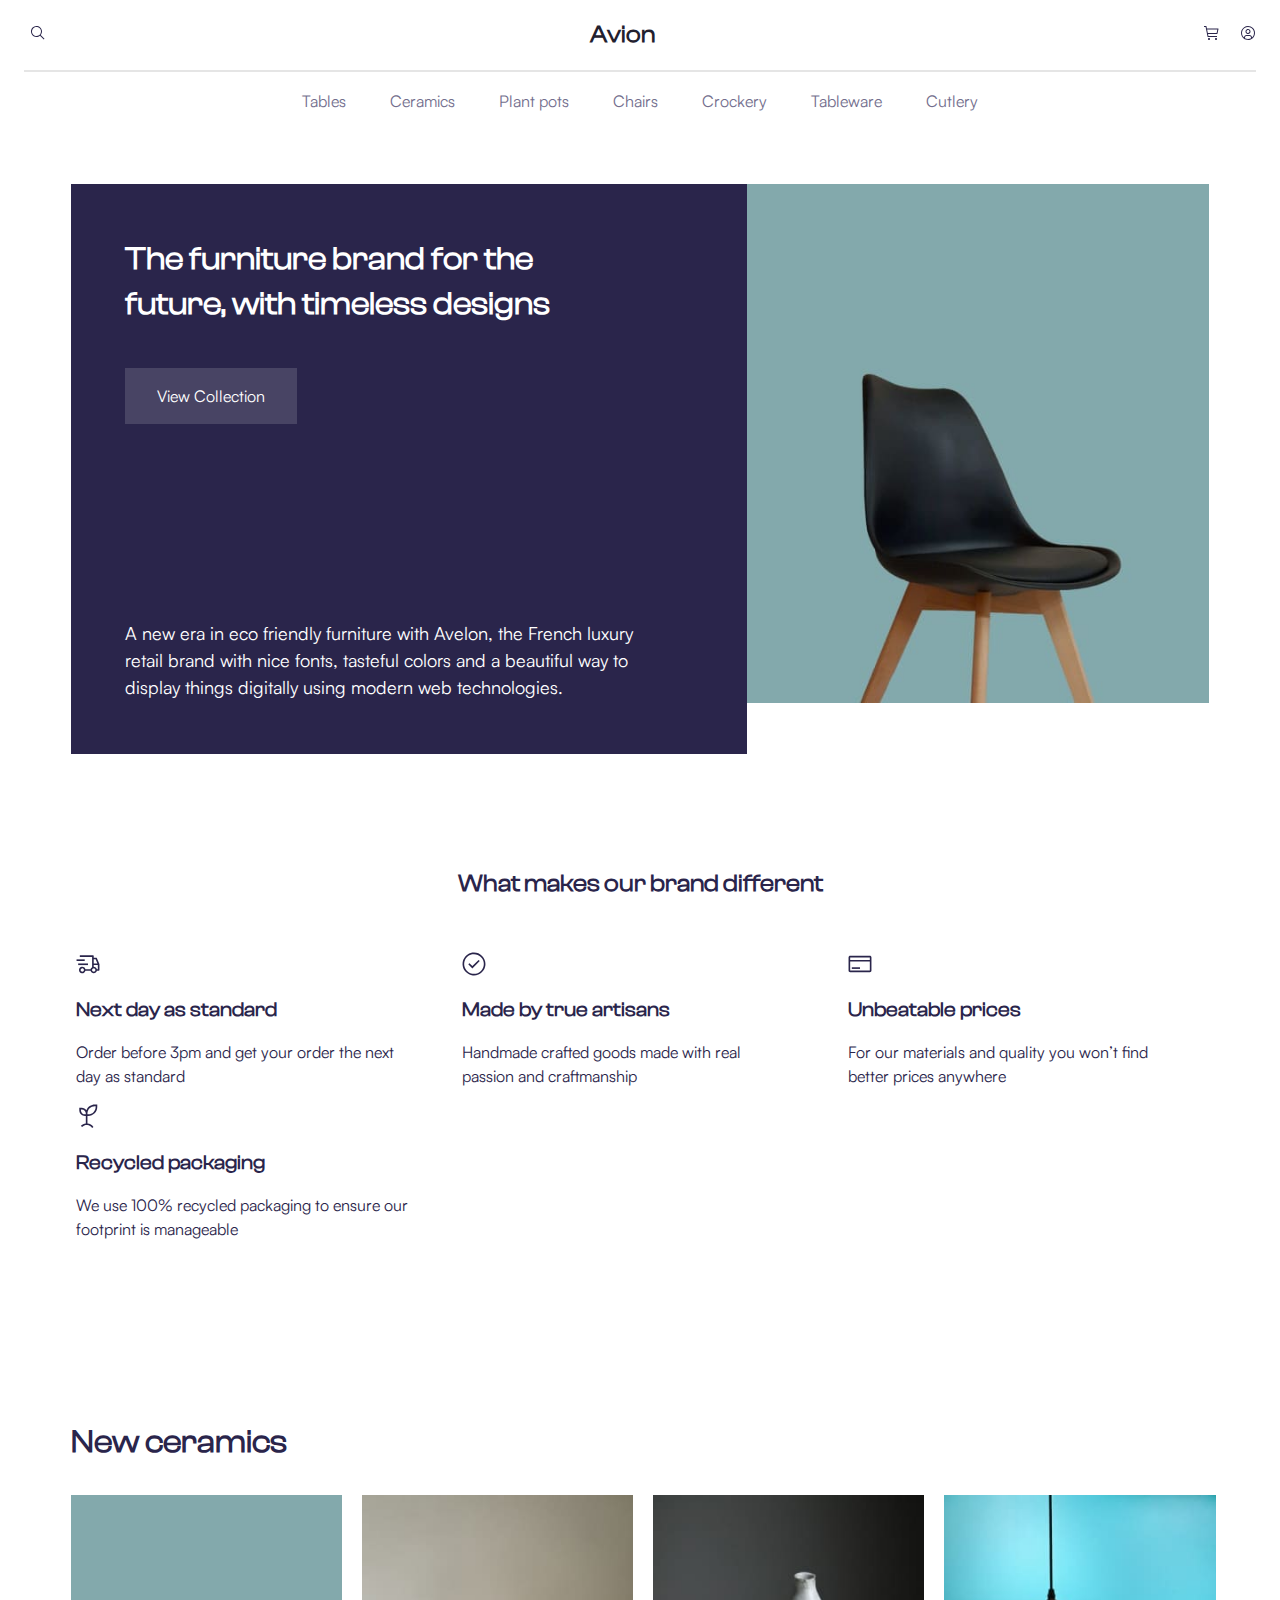
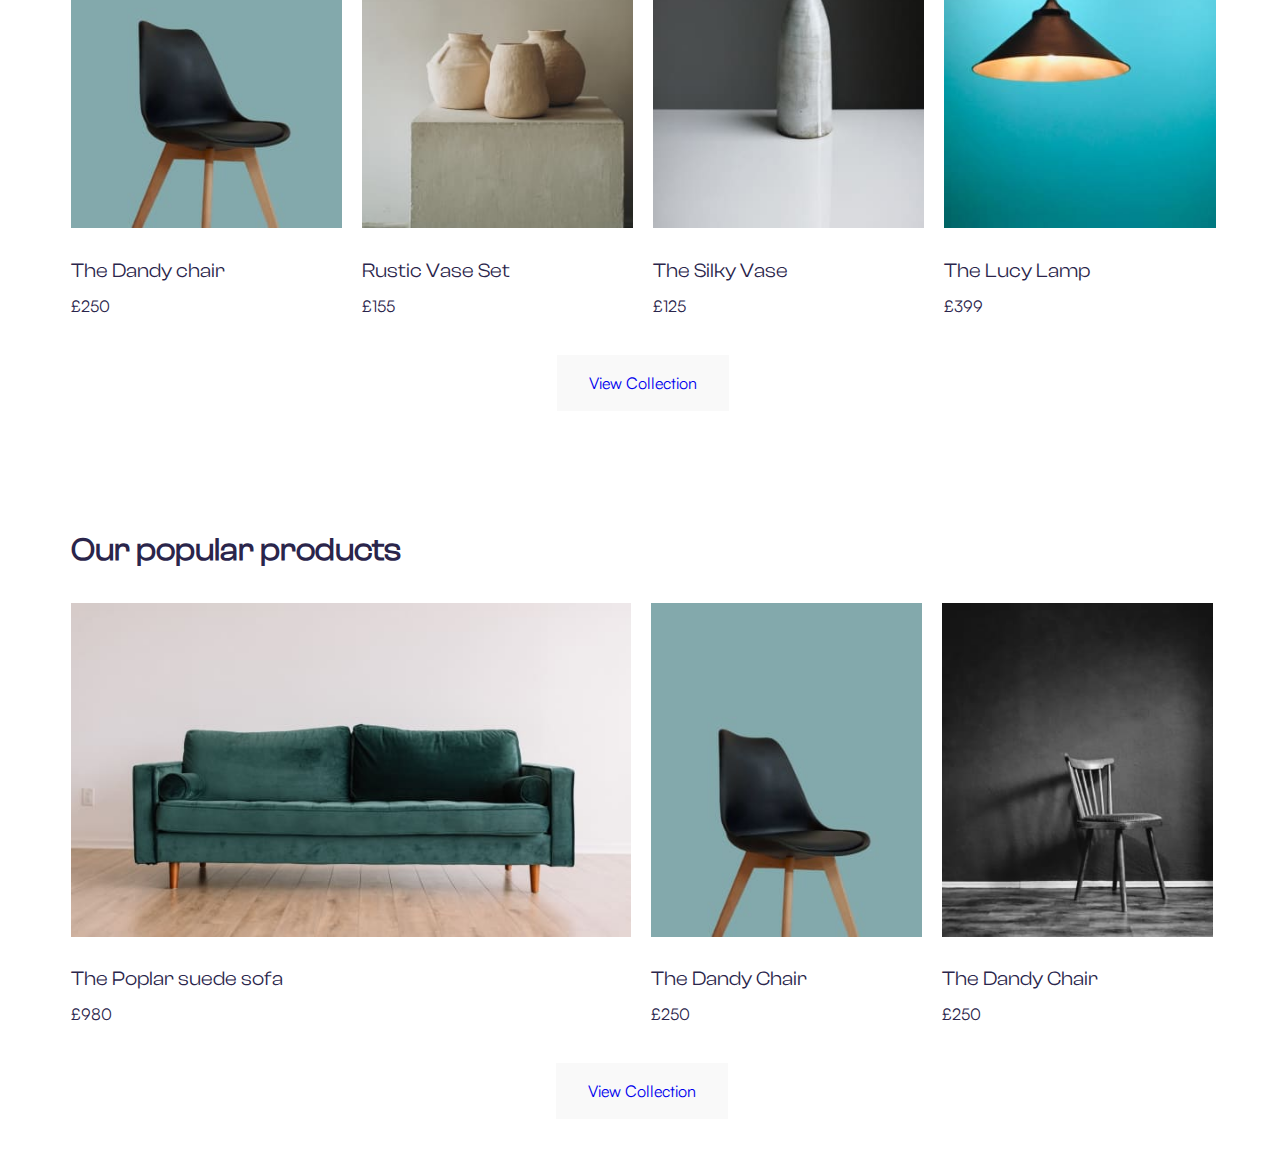
==== hw6.3/index.html @ b591fecd "add hw6.3" ====
<!DOCTYPE html>
<html lang="en">
<head>
    <meta charset="UTF-8">
    <meta name="viewport" content="width=device-width, initial-scale=1.0">
    <title>Avion</title>
    <link rel="stylesheet" href="assets/styles/normalize.css">
    <link rel="stylesheet" href="assets/styles/style.css">
</head>
<body>
    <header>
        <div class="top-header">
            <form>
                <button class="header-search-button" type="submit"><img src="assets/images/search-button.svg" alt="Search for information on the website."></button>
                <!-- <input type="search"/> -->
            </form>
            <h1>Avion</h1>
            <div class="top-header-links">
                <a href="#" class="cart-link"><img src="assets/images/shopping-cart.svg" alt="View the shopping cart."></a>
                <a href="#" class="account-link"><img src="assets/images/user-avatar.svg" alt="Go to the account page."></a>
            </div>
        </div>
        <hr class="divider">
        <nav class="header-menu">
            <a href="#" class="header-menu-link">Tables</a>
            <a href="#" class="header-menu-link">Ceramics</a>
            <a href="#" class="header-menu-link">Plant pots</a>
            <a href="#" class="header-menu-link">Chairs</a>
            <a href="#" class="header-menu-link">Crockery</a>
            <a href="#" class="header-menu-link">Tableware</a>
            <a href="#" class="header-menu-link">Cutlery</a>
        </nav>
    </header>
    <main>
        <div class="introduction">
            <div class="intro-text">
                <h2>The furniture brand for the future, with timeless designs</h2>
                <a href="#">View Collection</a>
                <p>A new era in eco friendly furniture with Avelon, the French luxury retail brand with nice fonts, tasteful colors and a beautiful way to display things digitally using modern web technologies.</p>
            </div>
            <img src="assets/images/introduction.jpg" alt="Black chair. Model from the new collection.">
        </div>
        <div class="features">
            <h3>What makes our brand different</h3>
            <div class="features-container">
                <div class="feature">
                    <img src="assets/images/delivery.svg">
                    <h4>Next day as standard</h4>
                    <p>Order before 3pm and get your order the next day as standard</p>
                </div>
                <div class="feature">
                    <img src="assets/images/checkmark.svg">
                    <h4>Made by true artisans</h4>
                    <p>Handmade crafted goods made with real passion and craftmanship</p>
                </div>
                <div class="feature">
                    <img src="assets/images/purchase.svg">
                    <h4>Unbeatable prices</h4>
                    <p>For our materials and quality you won’t find better prices anywhere</p>
                </div>
                <div class="feature">
                    <img src="assets/images/sprout.svg">
                    <h4>Recycled packaging</h4>
                    <p>We use 100% recycled packaging to ensure our footprint is manageable</p>
                </div>
            </div>
        </div>
        <div class="listing new">
            <h2>New ceramics</h2>
            <div class="product-card">
                <img src="assets/images/chair-1.jpg" alt="">
                <p class="product-name">The Dandy chair</p>
                <p class="price">£250</p>
            </div>
            <div class="product-card">
                <img src="assets/images/rustic-vase.jpg" alt="">
                <p class="product-name">Rustic Vase Set</p>
                <p class="price">£155</p>
            </div>
            <div class="product-card">
                <img src="assets/images/silky-vase.jpg" alt="">
                <p class="product-name">The Silky Vase</p>
                <p class="price">£125</p>
            </div>
            <div class="product-card">
                <img src="assets/images/lamp.jpg" alt="">
                <p class="product-name">The Lucy Lamp</p>
                <p class="price">£399</p>
            </div>
            <a href="#">View Collection</a>
        </div>
        <div class="listing popular">
            <h2>Our popular products</h2>
            <div class="product-card large">
                <img src="assets/images/sofa.jpg" alt="">
                <p class="product-name">The Poplar suede sofa</p>
                <p class="price">£980</p>
            </div>
            <div class="product-card">
                <img src="assets/images/chair-1.jpg" alt="">
                <p class="product-name">The Dandy Chair</p>
                <p class="price">£250</p>
            </div>
            <div class="product-card">
                <img src="assets/images/chair-2.jpg" alt="">
                <p class="product-name">The Dandy Chair</p>
                <p class="price">£250</p>
            </div>
            <a href="#">View Collection</a>
        </div>
        <div class="sign-up"></div>
        <div class="description"></div>
    </main>
    <footer></footer>
</body>
</html>
---- hw6.3/assets/styles/style.css ----
@font-face {
    font-family: "Satoshi";
    src: url(../fonts/Satoshi-Regular.otf);
}

@font-face {
    font-family: "ClashDisplay";
    src: url(../fonts/ClashDisplay-Regular.otf);
}

/* Start of the header */

.top-header {
    display: grid;
    height: 70px;
    margin: 0 1.875%;
    grid-template-columns: max-content max-content max-content;
    justify-content: space-between;
    align-items: center;
}

.top-header form {
    grid-column: 1 / 2;
}

.header-search-button {
    background-color: transparent;
    border: none;
    cursor: pointer;
    width: 16px;
}

/* .top-header input {
    border: none;
    outline: none;
} */

.top-header h1 {
    grid-column: 2 / 3;
    margin: 20px;
    font-family: "ClashDisplay";
    font-size: 24px;
    color: rgba(34, 32, 46, 1);
}

.top-header-links {
    grid-column: 3 / 4
}

.cart-link {
    padding-right: 16px;
}

.divider {
    border: 1px solid rgba(0, 0, 0, 0.1);
    margin: 0 1.875%;
}

.header-menu {
    display: grid;
    margin: 20px 0;
    grid-template-columns: repeat(auto-fit, minmax(44px, max-content));
    column-gap: 44px;
    align-items: center;
    justify-content: center;
}

.header-menu-link {
    text-decoration: none;
    font-family: "Satoshi";
    font-size: 16px;
    color: rgba(114, 110, 141, 1);
}

/* Start of "The furniture brand for the future" block */

.introduction {
    display: grid;
    padding: 4.17% 5.56%;
    grid-template-columns: 1fr 40.625%;
}

.intro-text {
    grid-column: 1 / 2;
    background-color: rgba(42, 37, 75, 1);
}

.intro-text h2 {
    font-family: "ClashDisplay";
    font-size: 32px;
    line-height: 44.8px;
    color: rgba(255, 255, 255, 1);
    padding: 7.9% 24.6% 0 7.9%;
    margin: 0;
}

.intro-text a {
    display: inline-block;
    font-family: "Satoshi";
    font-size: 16px;
    line-height: 24px;
    text-decoration: none;
    color: rgba(255, 255, 255, 1);
    background-color: rgba(249, 249, 249, 0.15);
    padding: 16px 32px;
    margin: 41px 0 0 7.9%;
}

.intro-text a:hover {
    background-color: rgba(249, 249, 249, 0.3);
}

.intro-text p {
    font-family: "Satoshi";
    font-size: 18px;
    line-height: 27px;
    color: rgba(255, 255, 255, 1);
    margin: 196px 12.9% 7.9% 7.9%;
}

.introduction img {
    grid-column: 2 / 3;
    width: 100%;
}

/* Start of the "What makes our brand different" block */

.features {
    padding-bottom: 86px;
}

.features, 
.listing {
    color: rgba(42, 37, 75, 1);
}

.features h3 {
    font-family: "ClashDisplay";
    font-size: 24px;
    line-height: 33.6px;
    text-align: center;
    padding-top: 60px;
    margin: 0 0 51px 0;
}

.features-container {
    display: grid;
    grid-template-columns: repeat(auto-fit, minmax(265px, max-content));
    column-gap: 4vw;
    padding-left: 5.97vw;
    padding-right: 7.64vw;
}

.feature img {
    height: 24px;
    width: 24px;
}

.feature h4{
    font-family: "ClashDisplay";
    font-size: 20px;
    line-height: 28px;
    margin: 16px 0 8px 0;
}

.feature p {
    font-family: "Satoshi";
    font-size: 16px;
    line-height: 24px;
}

/* Start of the "New ceramics" and "Our popular products" blocks */

.new {
    display: grid;
    grid-template-columns: repeat(4, 1fr);
    column-gap: 20px;
    padding: 80px 5.56vw 56px 5.56vw;
}

.new h2,
.new a {
    grid-column: 1 / 5;
}

.popular {
    display: grid;
    grid-template-columns: repeat(3, 1fr);
    column-gap: 20px;
    padding: 64px 5.56vw 48px 5.56vw;
}

.popular h2,
.popular a {
    grid-column: 1 / 4;
}

.listing h2 {
    justify-self: start;
    font-family: "ClashDisplay";
    font-size: 32px;
    line-height: 39.36px;
    margin: 0 0 33px 0;
}

.product-card {
    width: 21.18vw;
}

.large {
    width: 43.75vw;
}

.product-card img {
    width: 100%;
}

.product-name {
    font-family: "ClashDisplay";
    font-size: 20px;
    line-height: 28px;
    margin: 24px 0 8px 0;
}

.price {
    font-family: "Satoshi";
    font-size: 18;
    line-height: 27px;
    margin: 0;
}

.listing a {
    display: inline-block;
    justify-self: center;
    font-family: "Satoshi";
    font-size: 16px;
    line-height: 24px;
    text-decoration: none;
    /* background-color: aquamarine; */
    background-color: rgba(249, 249, 249, 1);
    padding: 16px 32px;
    margin-top: 35px;
}
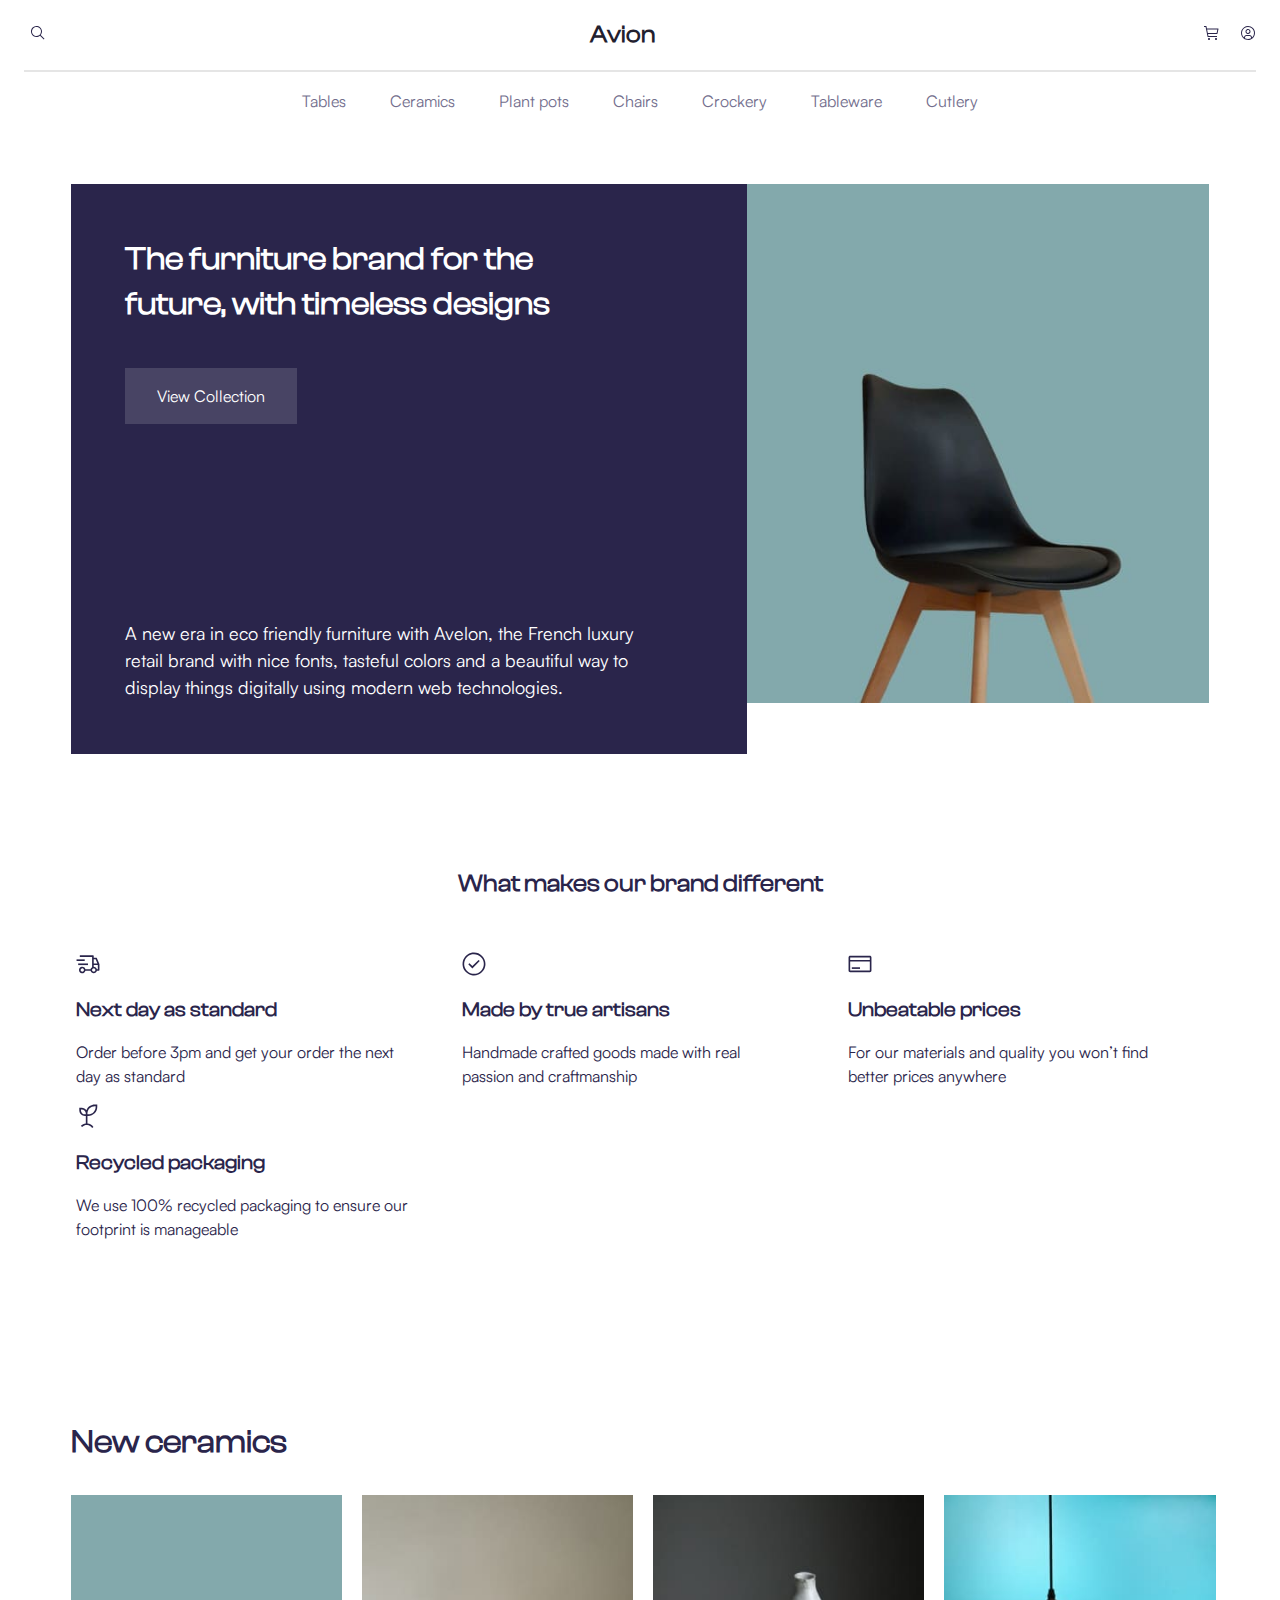
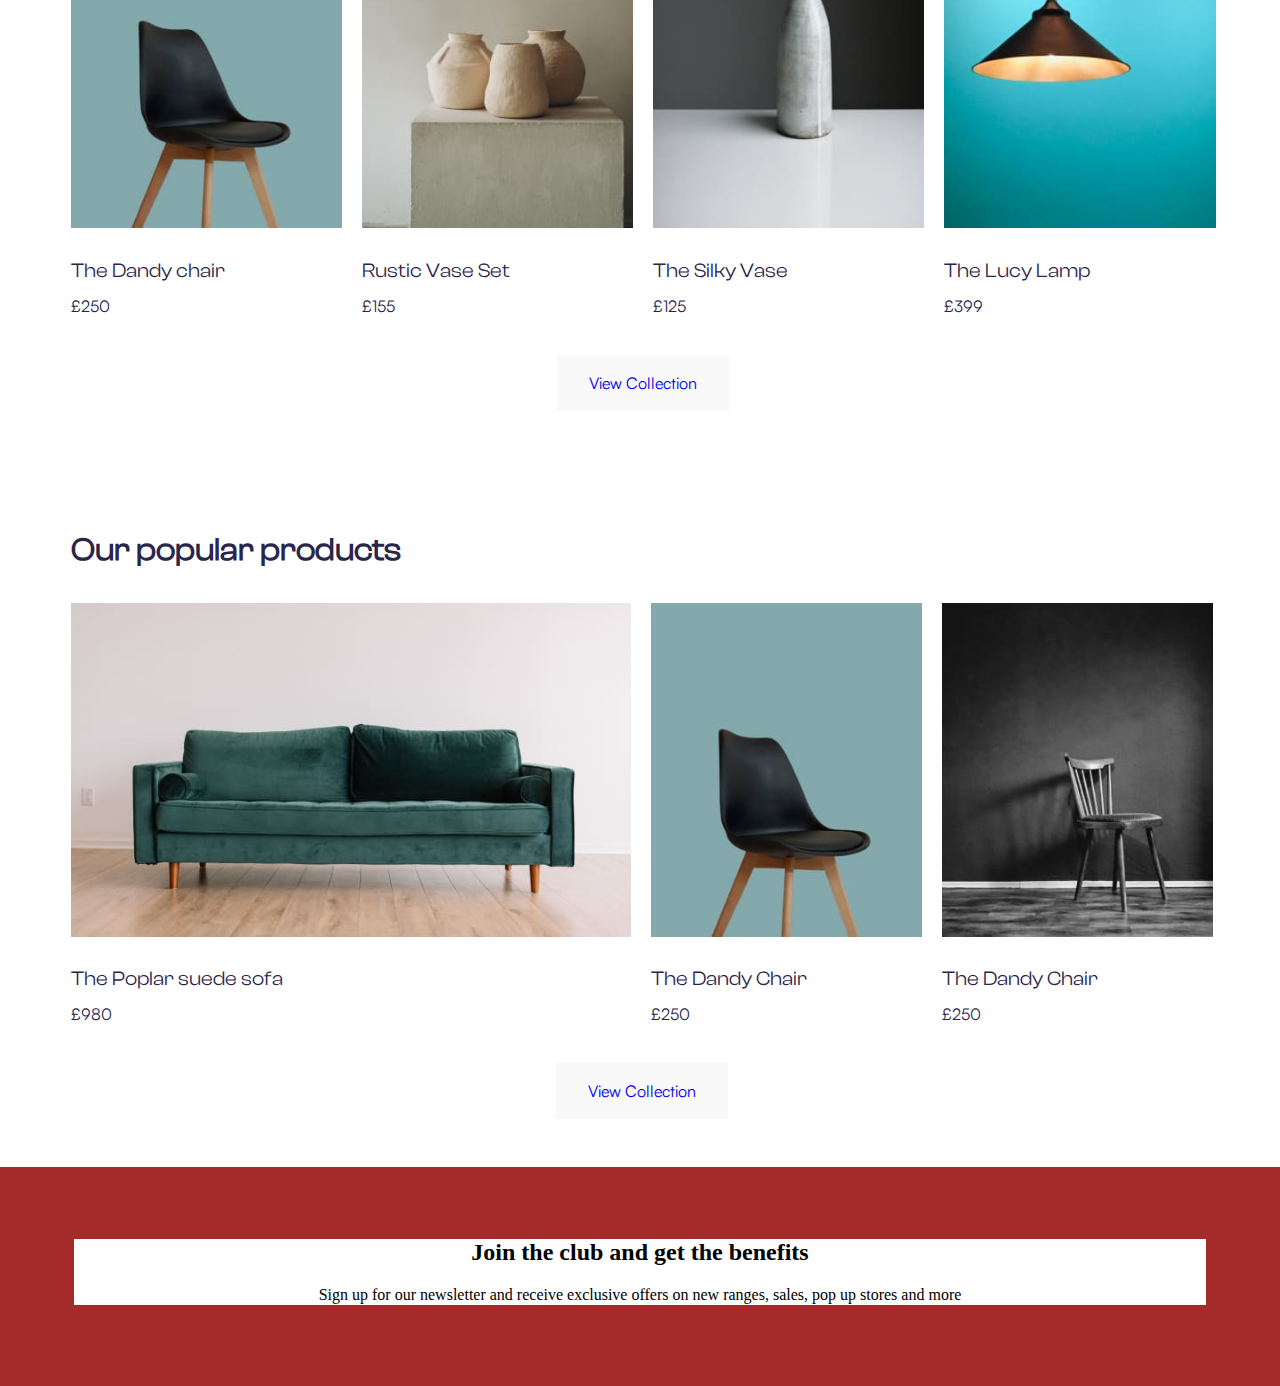
==== commit eb77a939: "Added email sign-up section" ====
--- a/hw6.3/index.html
+++ b/hw6.3/index.html
@@ -38,7 +38,7 @@
                 <a href="#">View Collection</a>
                 <p>A new era in eco friendly furniture with Avelon, the French luxury retail brand with nice fonts, tasteful colors and a beautiful way to display things digitally using modern web technologies.</p>
             </div>
-            <img src="assets/images/introduction.jpg" alt="Black chair. Model from the new collection.">
+            <img src="assets/images/introduction.jpg" alt="Black chair.">
         </div>
         <div class="features">
             <h3>What makes our brand different</h3>
@@ -68,22 +68,22 @@
         <div class="listing new">
             <h2>New ceramics</h2>
             <div class="product-card">
-                <img src="assets/images/chair-1.jpg" alt="">
+                <img src="assets/images/chair-1.jpg" alt="Black chair.">
                 <p class="product-name">The Dandy chair</p>
                 <p class="price">£250</p>
             </div>
             <div class="product-card">
-                <img src="assets/images/rustic-vase.jpg" alt="">
+                <img src="assets/images/rustic-vase.jpg" alt="Three beige vases.">
                 <p class="product-name">Rustic Vase Set</p>
                 <p class="price">£155</p>
             </div>
             <div class="product-card">
-                <img src="assets/images/silky-vase.jpg" alt="">
+                <img src="assets/images/silky-vase.jpg" alt="Tall grey vase.">
                 <p class="product-name">The Silky Vase</p>
                 <p class="price">£125</p>
             </div>
             <div class="product-card">
-                <img src="assets/images/lamp.jpg" alt="">
+                <img src="assets/images/lamp.jpg" alt="Copper pendant lamp.">
                 <p class="product-name">The Lucy Lamp</p>
                 <p class="price">£399</p>
             </div>
@@ -92,23 +92,28 @@
         <div class="listing popular">
             <h2>Our popular products</h2>
             <div class="product-card large">
-                <img src="assets/images/sofa.jpg" alt="">
+                <img src="assets/images/sofa.jpg" alt="Green sofa.">
                 <p class="product-name">The Poplar suede sofa</p>
                 <p class="price">£980</p>
             </div>
             <div class="product-card">
-                <img src="assets/images/chair-1.jpg" alt="">
+                <img src="assets/images/chair-1.jpg" alt="Black chair.">
                 <p class="product-name">The Dandy Chair</p>
                 <p class="price">£250</p>
             </div>
             <div class="product-card">
-                <img src="assets/images/chair-2.jpg" alt="">
+                <img src="assets/images/chair-2.jpg" alt="Wooden chair.">
                 <p class="product-name">The Dandy Chair</p>
                 <p class="price">£250</p>
             </div>
             <a href="#">View Collection</a>
         </div>
-        <div class="sign-up"></div>
+        <div class="sign-up">
+            <div class="sign-up-container">
+                <h2>Join the club and get the benefits</h2>
+                <p>Sign up for our newsletter and receive exclusive offers on new ranges, sales, pop up stores and more</p>
+            </div>
+        </div>
         <div class="description"></div>
     </main>
     <footer></footer>
--- a/hw6.3/assets/styles/style.css
+++ b/hw6.3/assets/styles/style.css
@@ -8,7 +8,7 @@
     src: url(../fonts/ClashDisplay-Regular.otf);
 }
 
-/* Start of the header */
+/* The header */
 
 .top-header {
     display: grid;
@@ -72,7 +72,7 @@
     color: rgba(114, 110, 141, 1);
 }
 
-/* Start of "The furniture brand for the future" block */
+/* "The furniture brand for the future" section */
 
 .introduction {
     display: grid;
@@ -123,7 +123,7 @@
     width: 100%;
 }
 
-/* Start of the "What makes our brand different" block */
+/* "What makes our brand different" section */
 
 .features {
     padding-bottom: 86px;
@@ -169,7 +169,7 @@
     line-height: 24px;
 }
 
-/* Start of the "New ceramics" and "Our popular products" blocks */
+/* "New ceramics" and "Our popular products" section */
 
 .new {
     display: grid;
@@ -236,8 +236,20 @@
     font-size: 16px;
     line-height: 24px;
     text-decoration: none;
-    /* background-color: aquamarine; */
     background-color: rgba(249, 249, 249, 1);
     padding: 16px 32px;
     margin-top: 35px;
+}
+
+/* Email sign-up section */
+
+.sign-up {
+    /* background-color: rgba(249, 249, 249, 1); */
+    background-color: brown;
+    padding: 52px 5.8% 65px 5.8%;
+}
+
+.sign-up-container {
+    background-color: rgba(255, 255, 255, 1);
+    text-align: center;
 }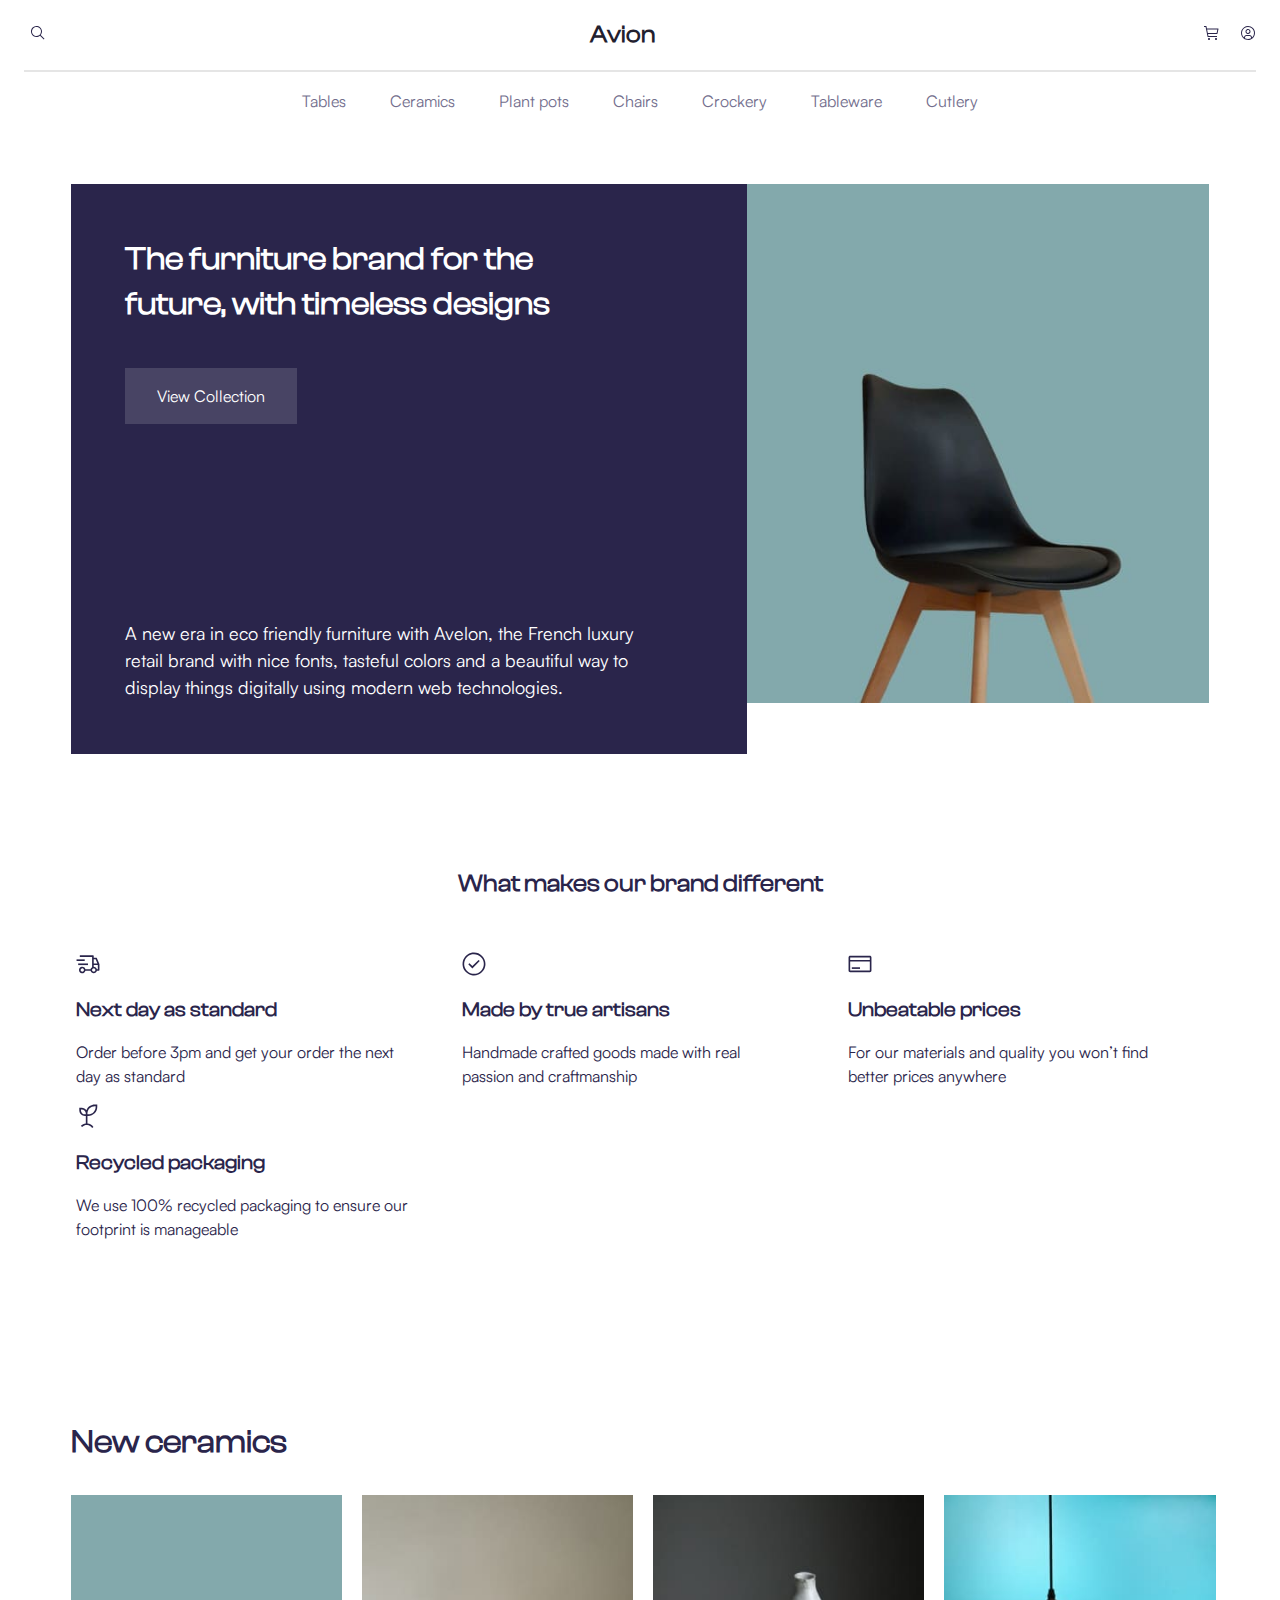
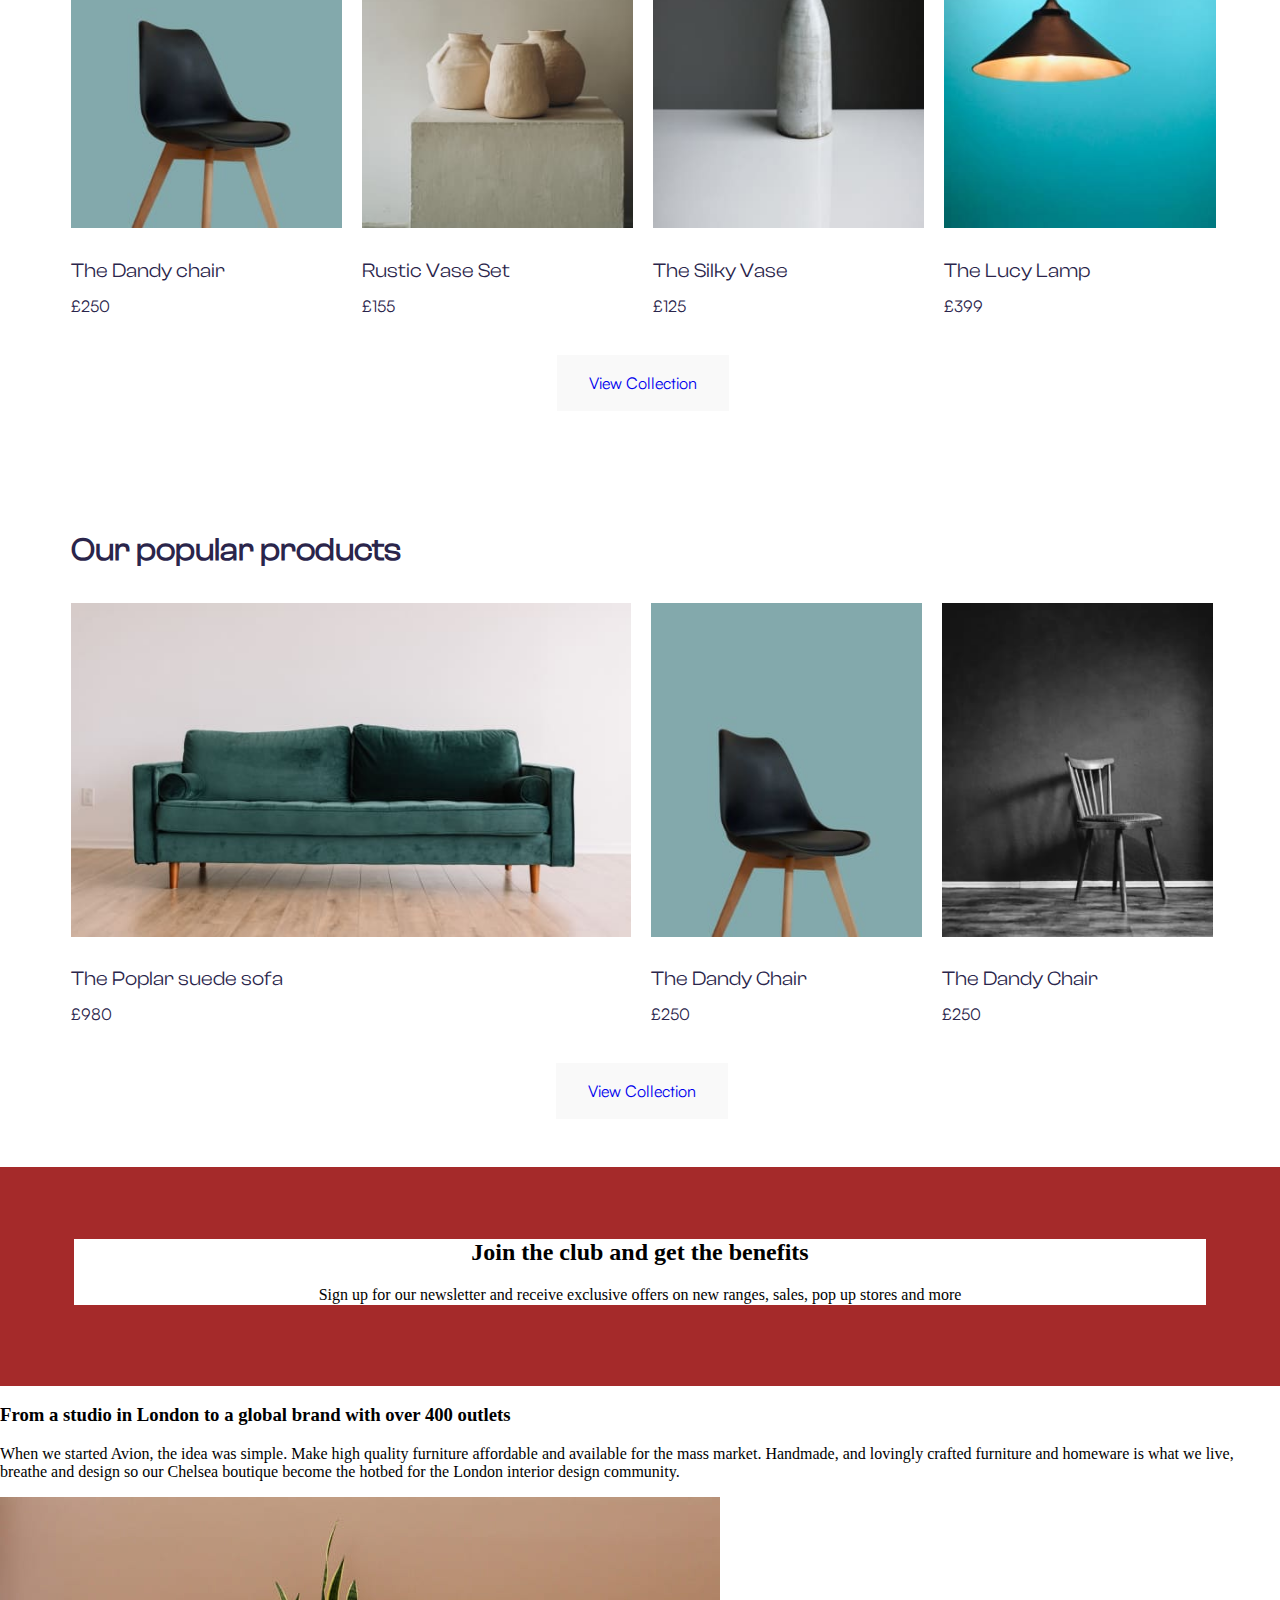
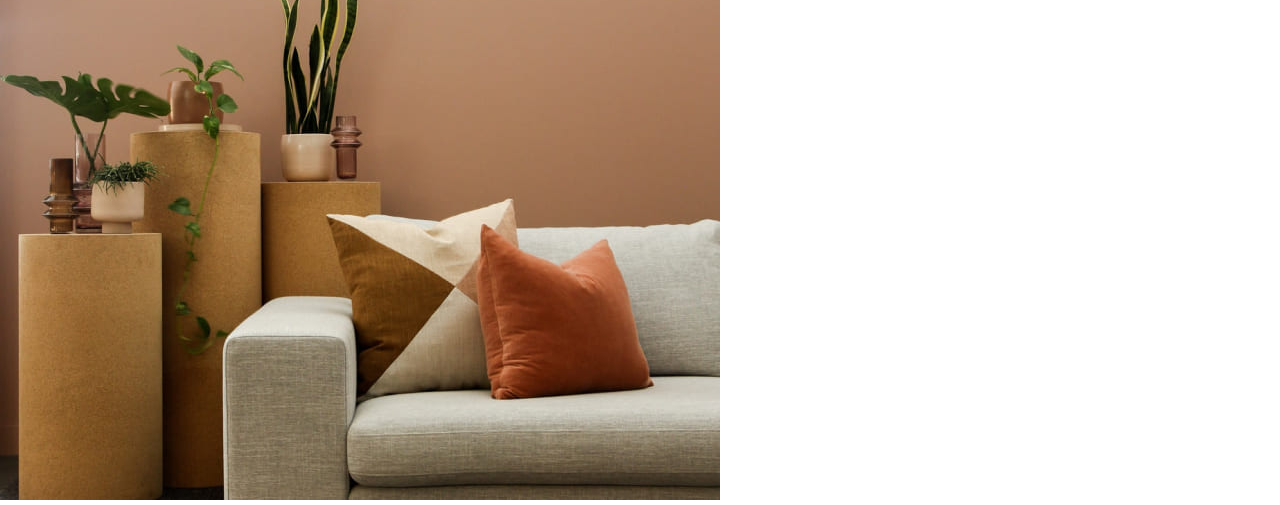
==== commit e3855a64: "Added text and an image to description" ====
--- a/hw6.3/index.html
+++ b/hw6.3/index.html
@@ -114,7 +114,13 @@
                 <p>Sign up for our newsletter and receive exclusive offers on new ranges, sales, pop up stores and more</p>
             </div>
         </div>
-        <div class="description"></div>
+        <div class="description">
+            <div class="descript-text">
+                <h3>From a studio in London to a global brand with over 400 outlets</h3>
+                <p>When we started Avion, the idea was simple. Make high quality furniture affordable and available for the mass market. Handmade, and lovingly crafted furniture and homeware is what we live, breathe and design so our Chelsea boutique become the hotbed for the London interior design community.</p>
+            </div>
+            <img src="assets/images/description.jpg" alt="Sofa with cushions.">
+        </div>
     </main>
     <footer></footer>
 </body>
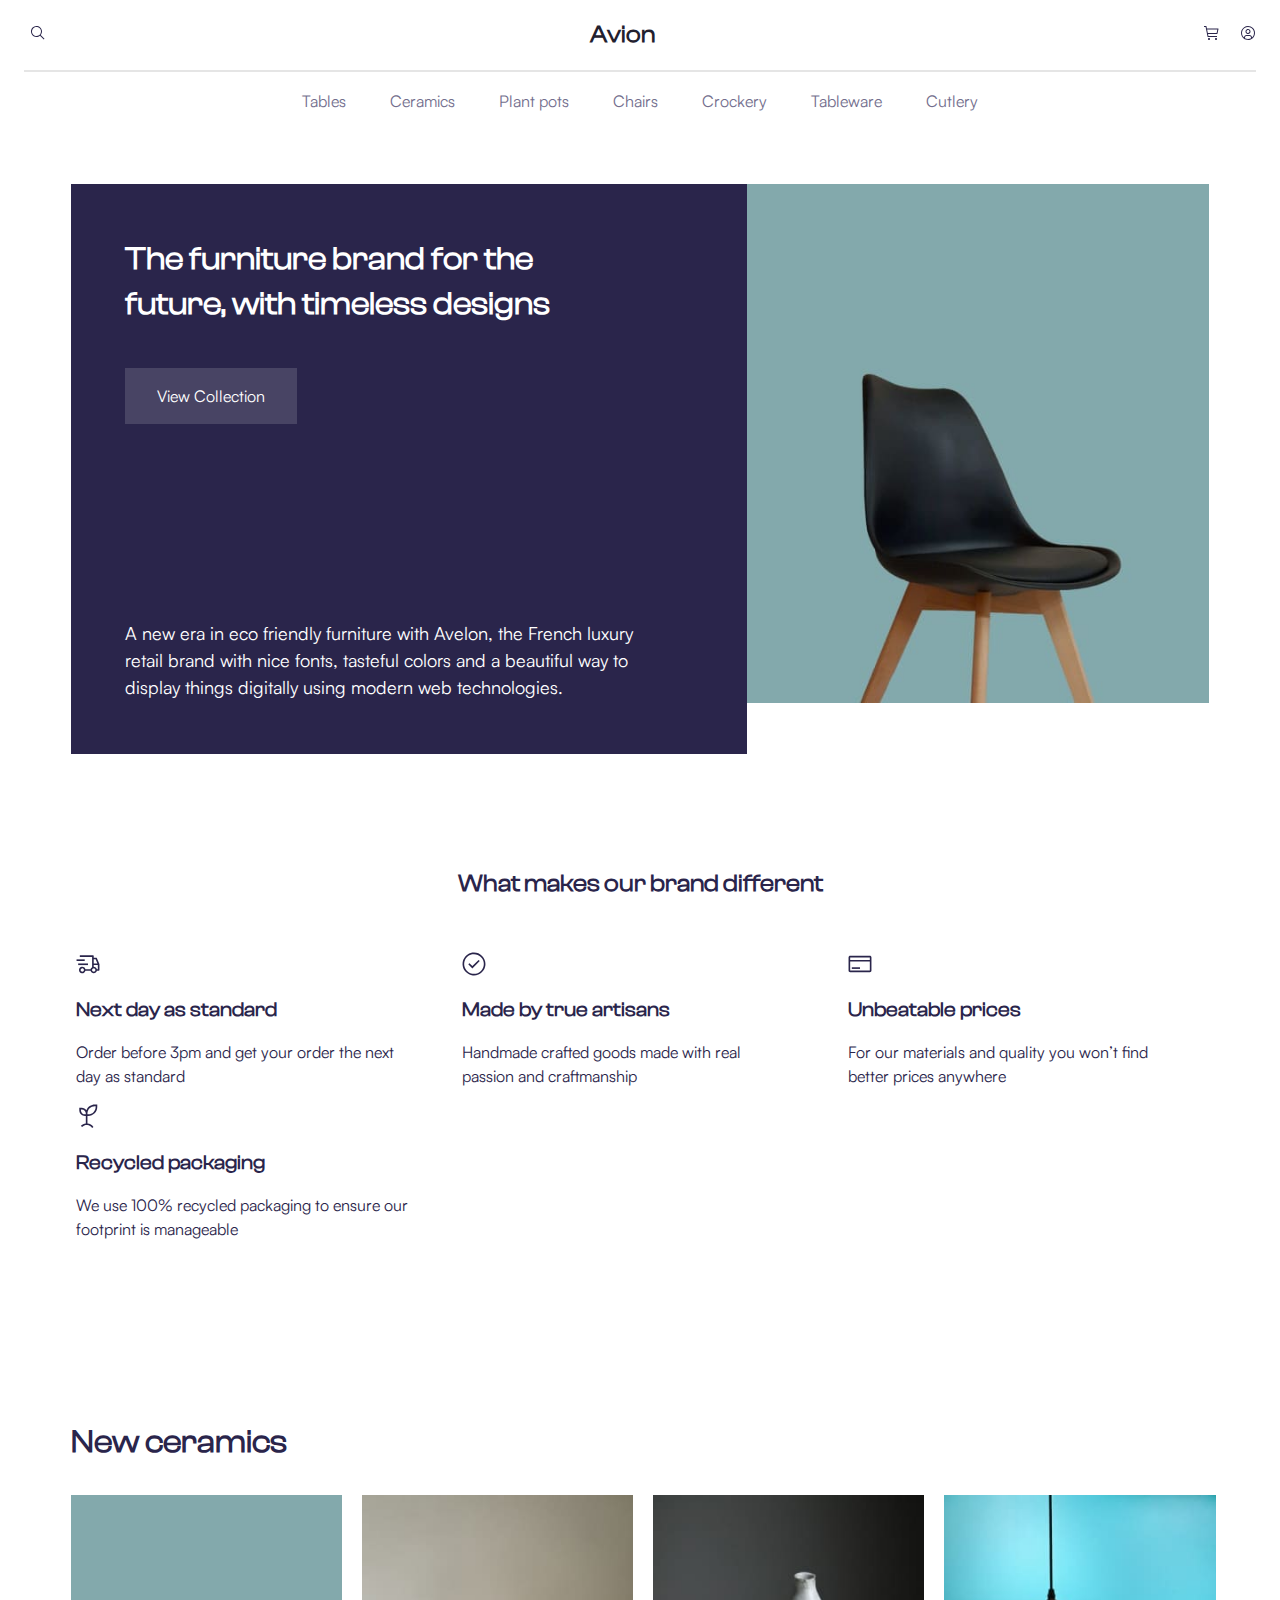
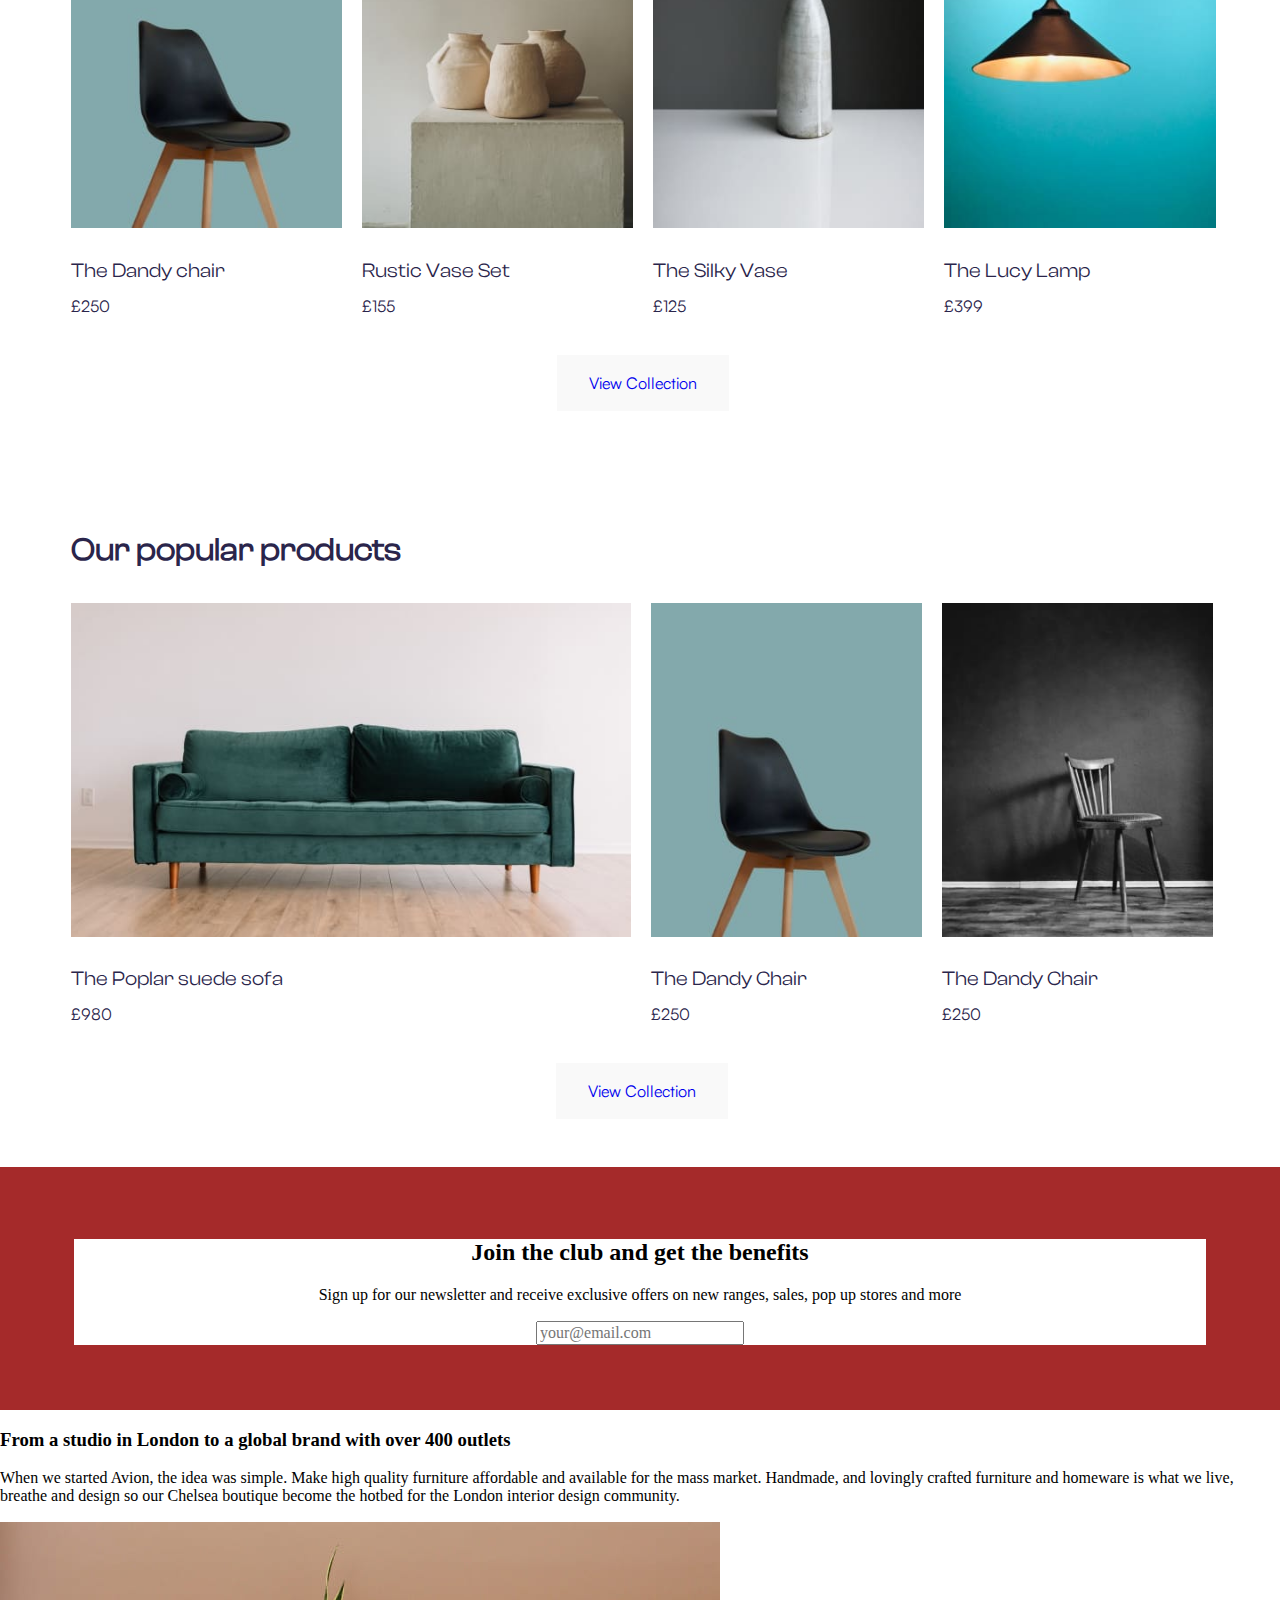
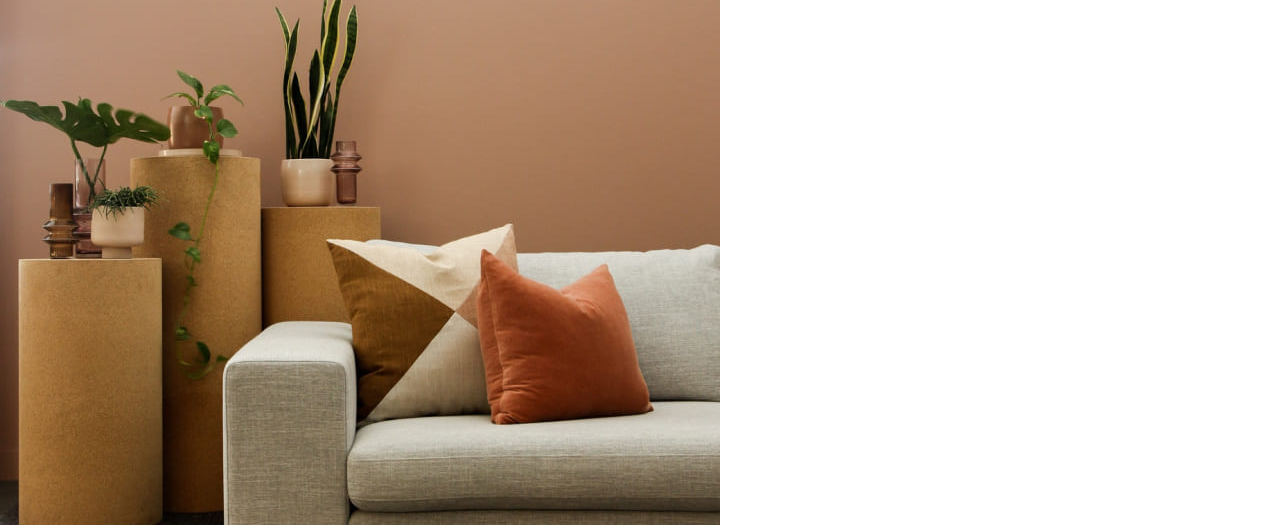
==== commit 20d501be: "Added email form" ====
--- a/hw6.3/index.html
+++ b/hw6.3/index.html
@@ -112,6 +112,9 @@
             <div class="sign-up-container">
                 <h2>Join the club and get the benefits</h2>
                 <p>Sign up for our newsletter and receive exclusive offers on new ranges, sales, pop up stores and more</p>
+                <form action="">
+                    <input type="text" placeholder="your@email.com" name="" required>
+                </form>
             </div>
         </div>
         <div class="description">
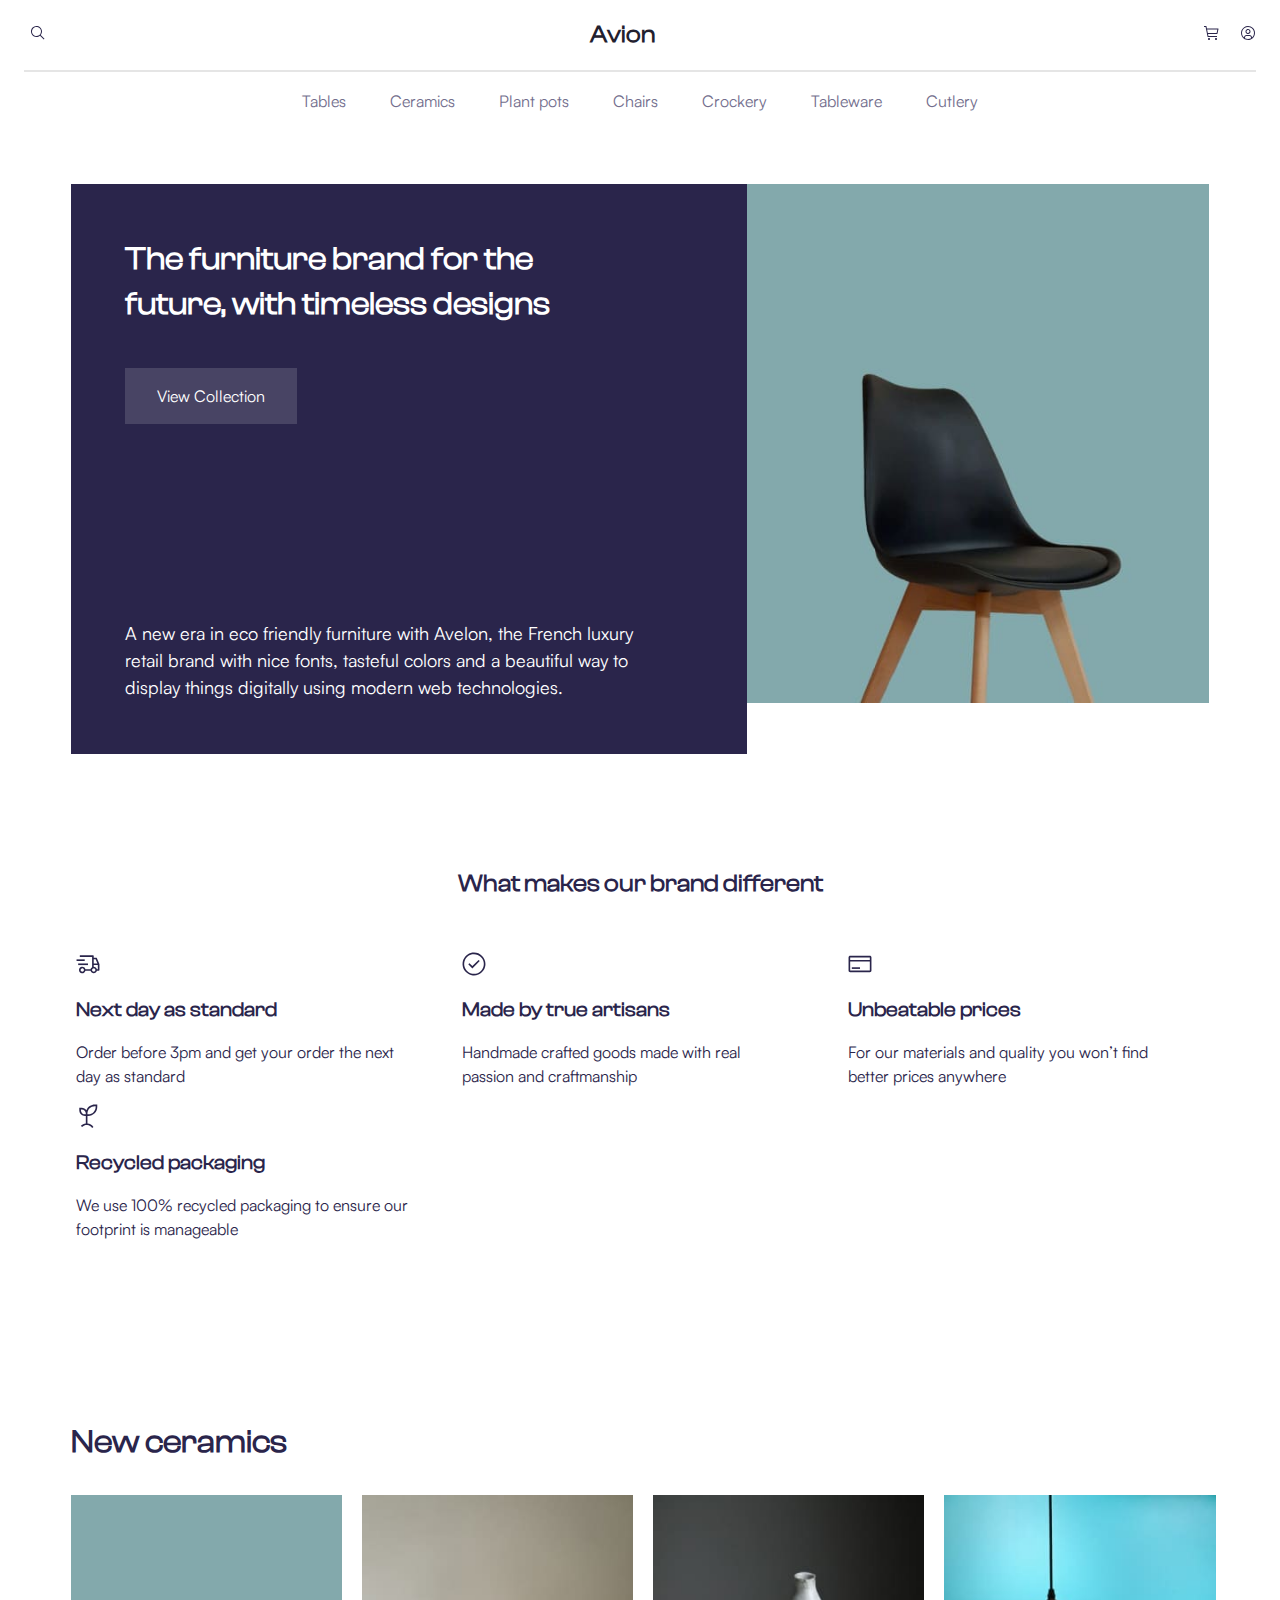
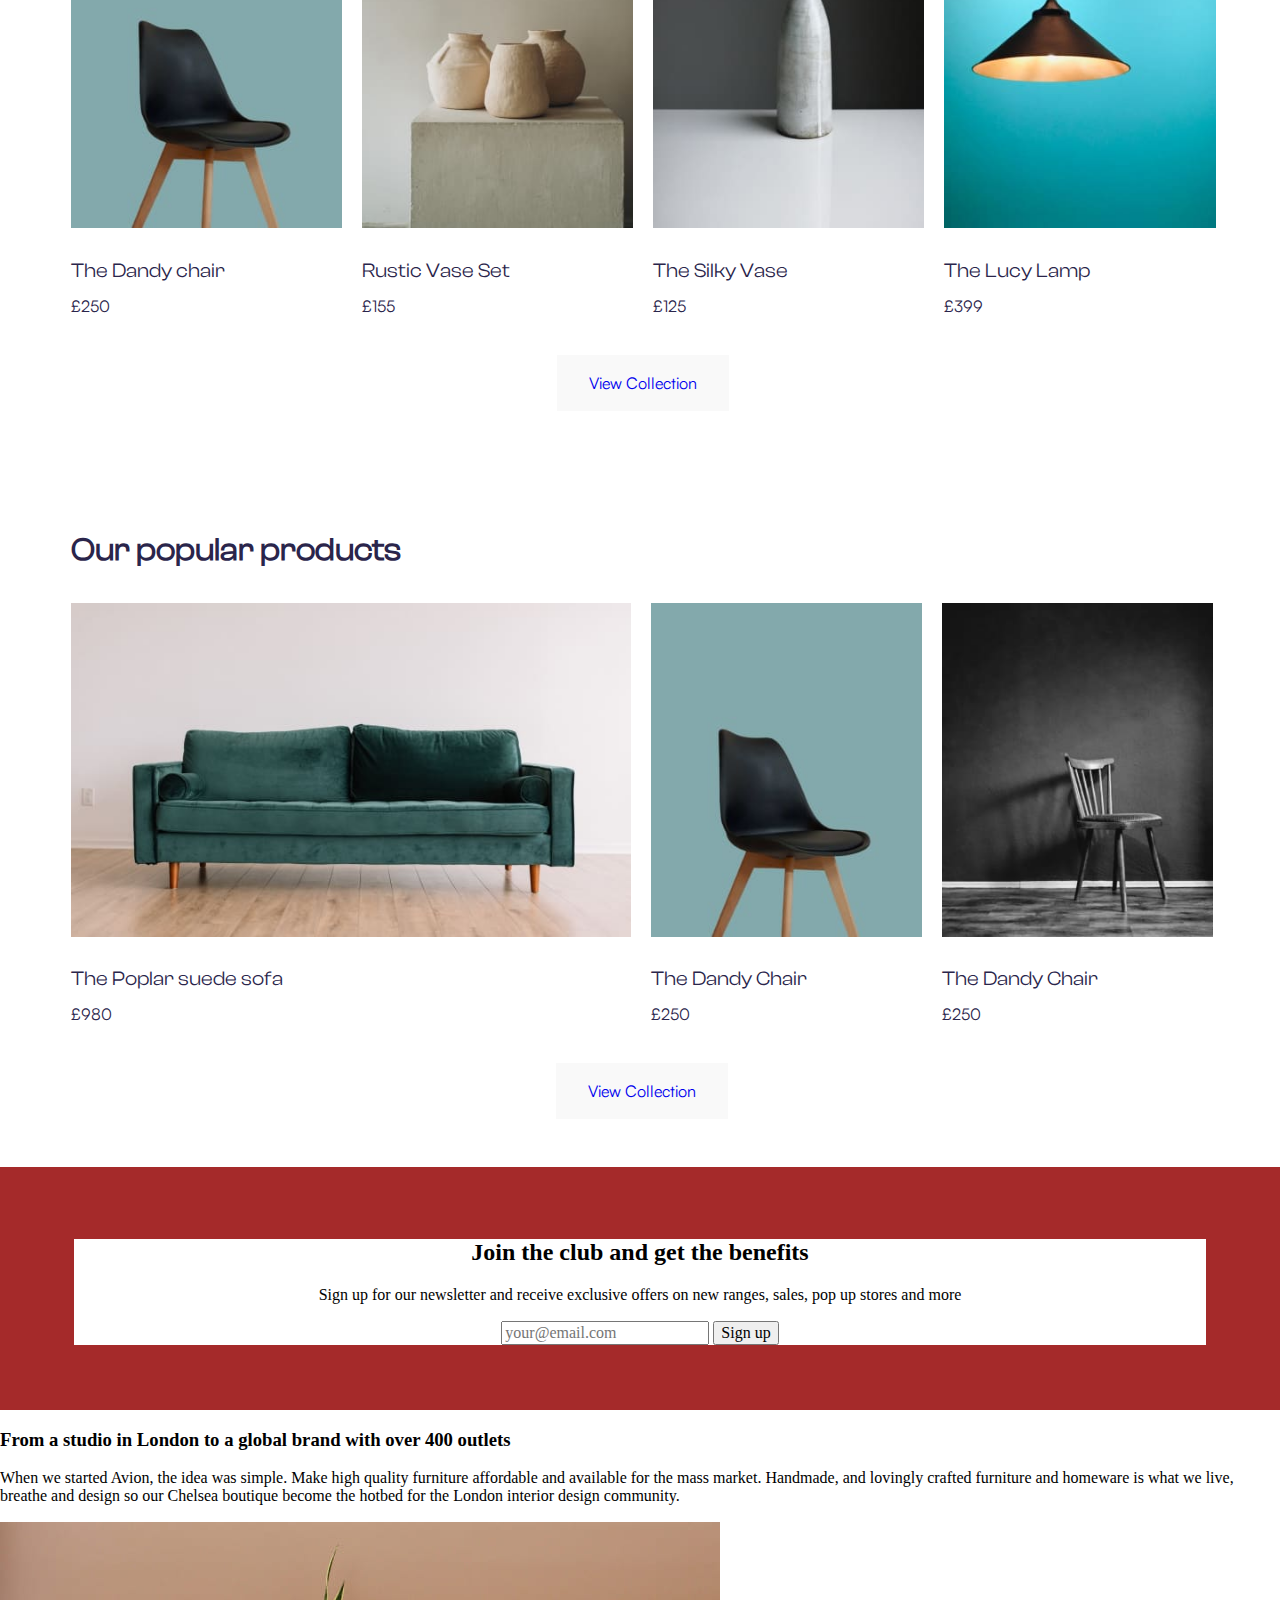
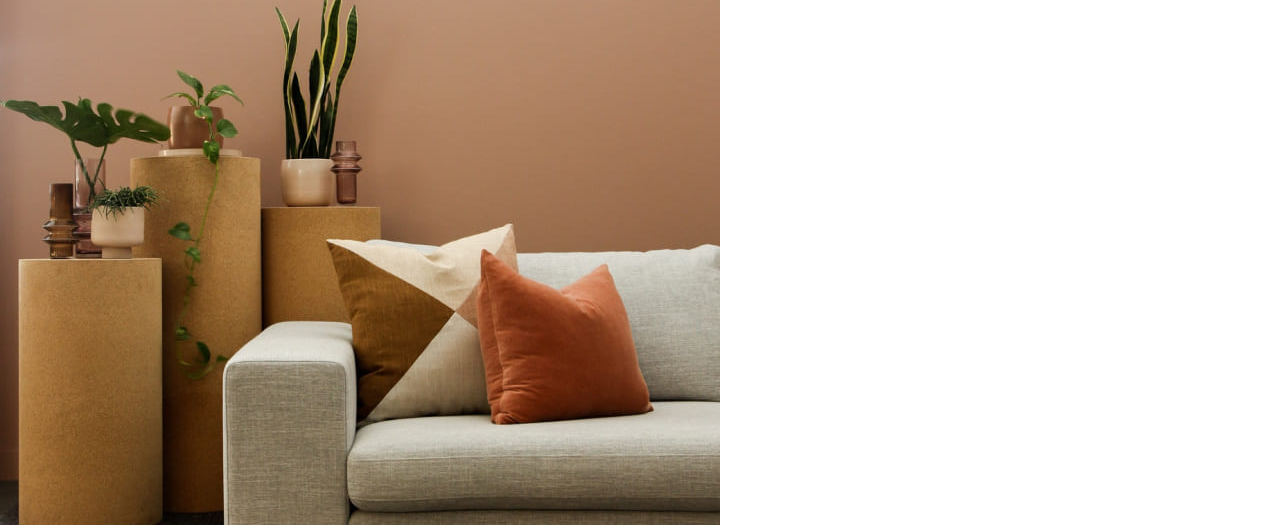
==== commit 804845a8: "Added sign up" ====
--- a/hw6.3/index.html
+++ b/hw6.3/index.html
@@ -114,6 +114,7 @@
                 <p>Sign up for our newsletter and receive exclusive offers on new ranges, sales, pop up stores and more</p>
                 <form action="">
                     <input type="text" placeholder="your@email.com" name="" required>
+                    <input type="submit" value="Sign up">
                 </form>
             </div>
         </div>
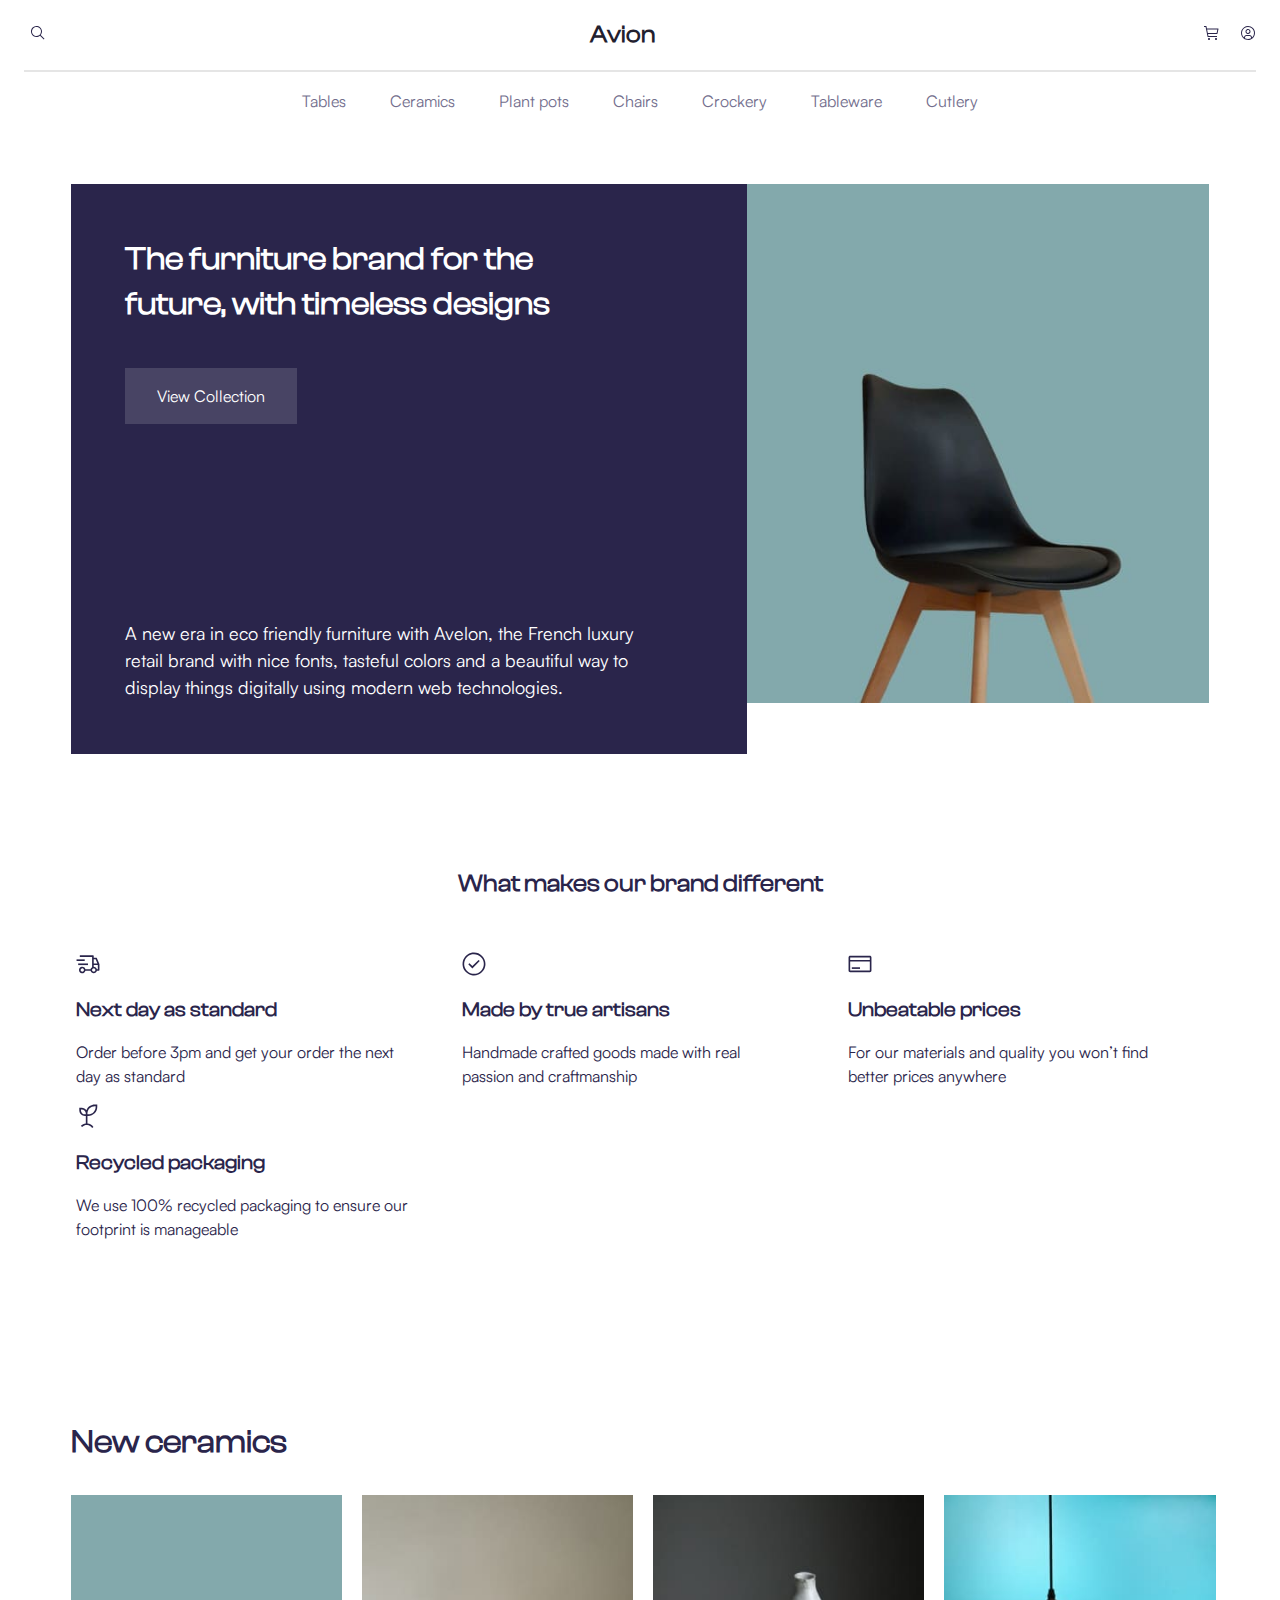
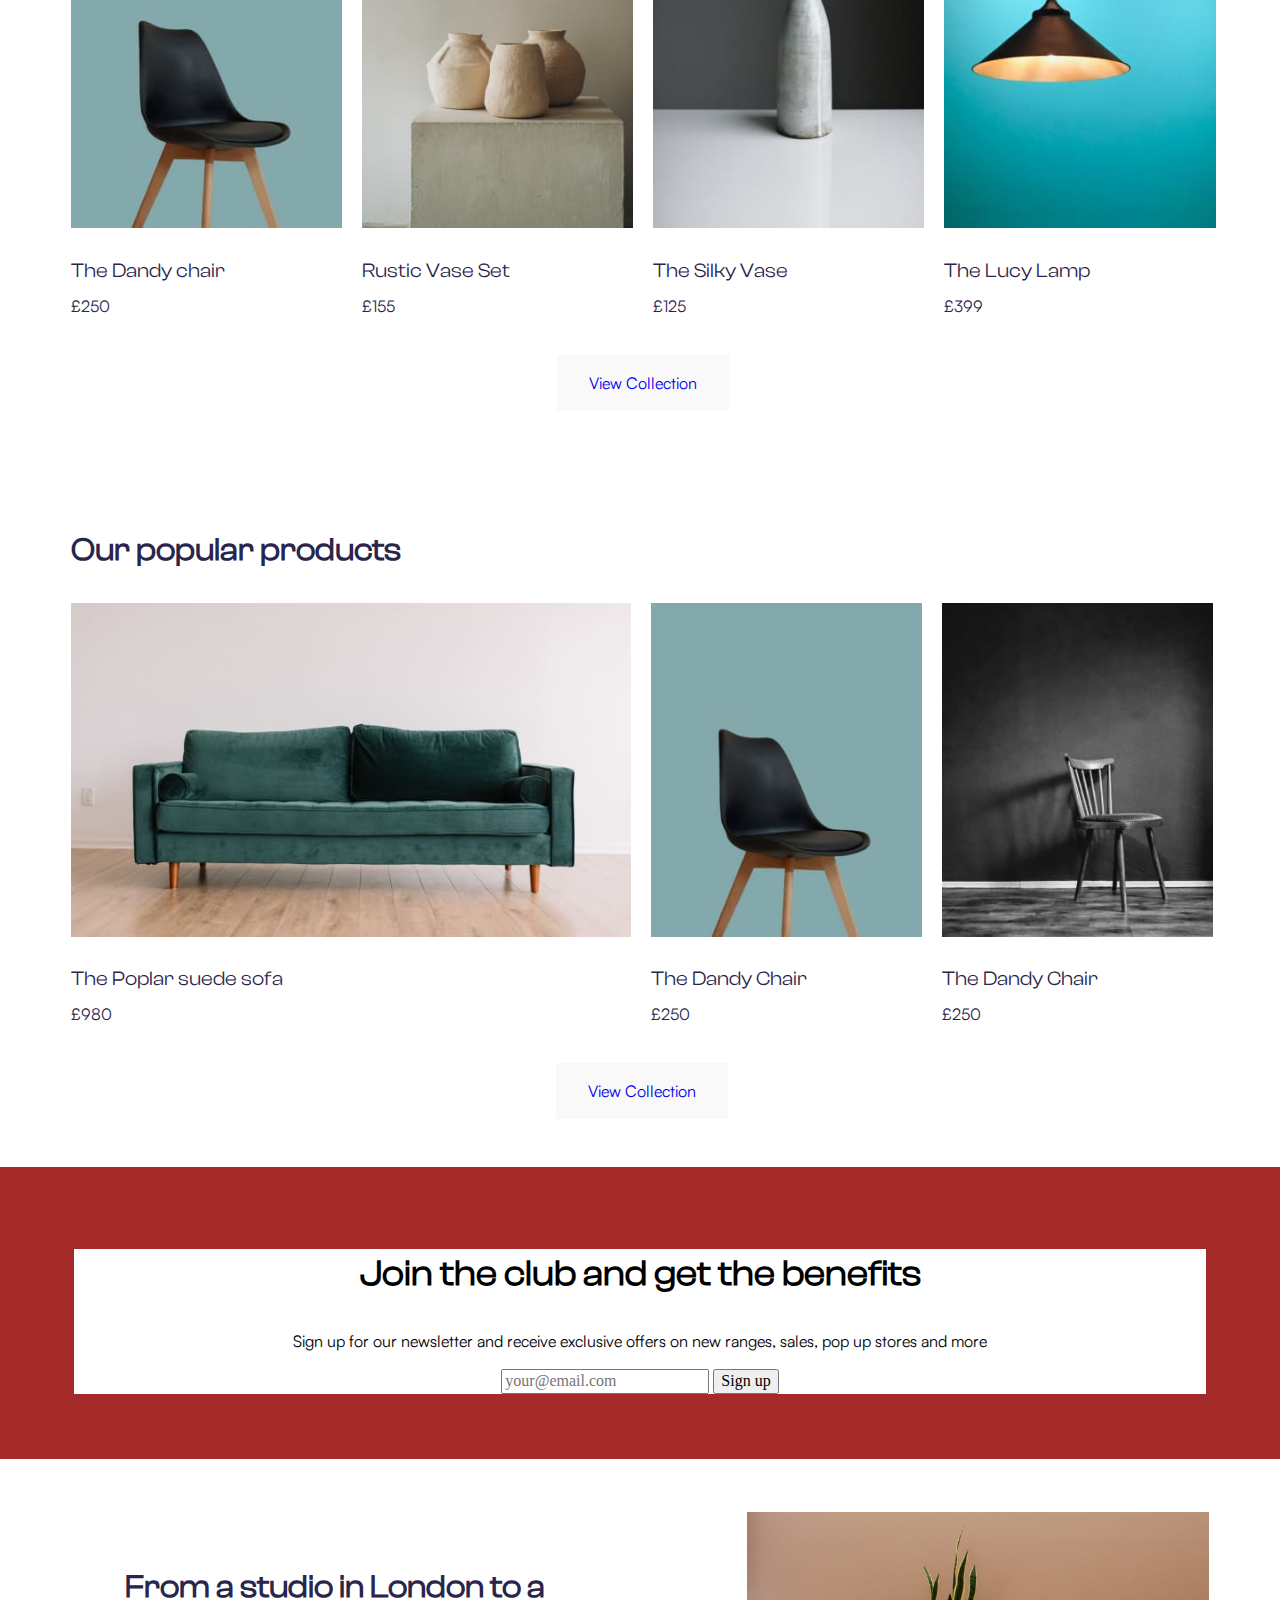
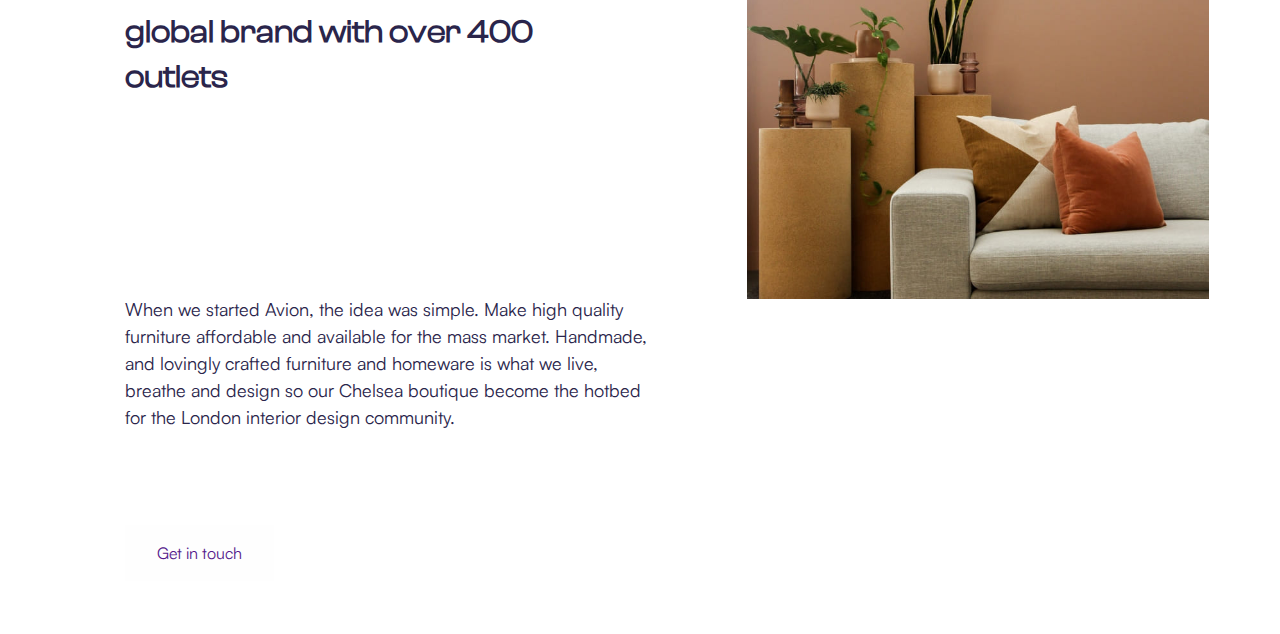
==== commit c7bb440c: "Changes in description" ====
--- a/hw6.3/index.html
+++ b/hw6.3/index.html
@@ -122,6 +122,7 @@
             <div class="descript-text">
                 <h3>From a studio in London to a global brand with over 400 outlets</h3>
                 <p>When we started Avion, the idea was simple. Make high quality furniture affordable and available for the mass market. Handmade, and lovingly crafted furniture and homeware is what we live, breathe and design so our Chelsea boutique become the hotbed for the London interior design community.</p>
+                <a href="">Get in touch</a>
             </div>
             <img src="assets/images/description.jpg" alt="Sofa with cushions.">
         </div>
--- a/hw6.3/assets/styles/style.css
+++ b/hw6.3/assets/styles/style.css
@@ -252,4 +252,65 @@
 .sign-up-container {
     background-color: rgba(255, 255, 255, 1);
     text-align: center;
-}+}
+
+.sign-up h2 {
+    font-family: "ClashDisplay";
+    font-size: 36px;
+    line-height: 50.4px;
+}
+
+.sign-up p {
+    font-family: "Satoshi";
+    font-size: 16px;
+    line-height: 24px;
+}
+
+/* "From a studio in London" section */
+
+.description {
+    display: grid;
+    padding: 4.17% 5.56%;
+    grid-template-columns: 1fr 40.625%;
+}
+
+.descript-text {
+    grid-column: 1 / 2;
+    background-color: rgba(255, 255, 255, 1);
+    color: rgba(42, 37, 75, 1);
+}
+
+.descript-text h3 {
+    font-family: "ClashDisplay";
+    font-size: 32px;
+    line-height: 44.8px;
+    padding: 7.9% 24.6% 0 7.9%;
+    margin: 0;
+}
+
+.descript-text a {
+    display: inline-block;
+    font-family: "Satoshi";
+    font-size: 16px;
+    line-height: 24px;
+    text-decoration: none;
+    background-color: rgba(249, 249, 249, 0.15);
+    padding: 16px 32px;
+    margin: 41px 0 0 7.9%;
+}
+
+.descript-text a:hover {
+    background-color: rgba(249, 249, 249, 0.3);
+}
+
+.descript-text p {
+    font-family: "Satoshi";
+    font-size: 18px;
+    line-height: 27px;
+    margin: 196px 12.9% 7.9% 7.9%;
+}
+
+.description img {
+    grid-column: 2 / 3;
+    width: 100%;
+}
